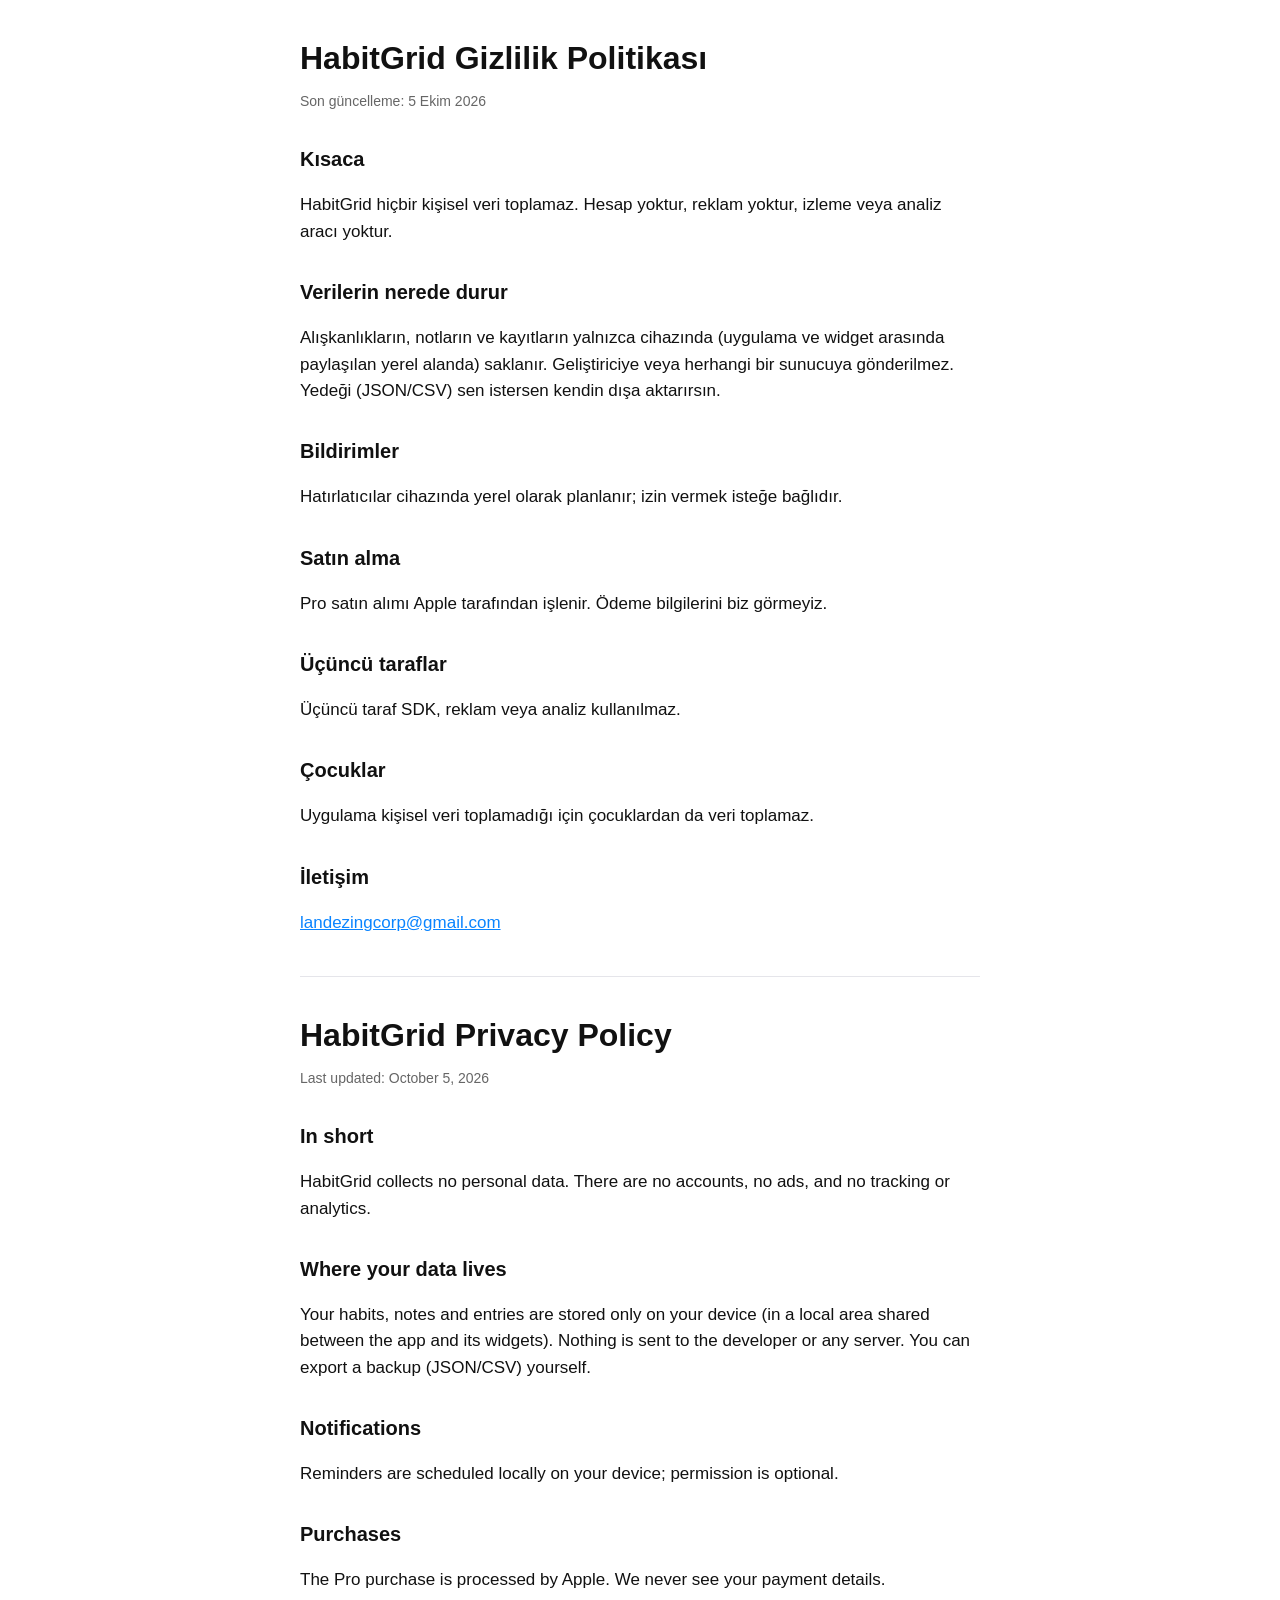
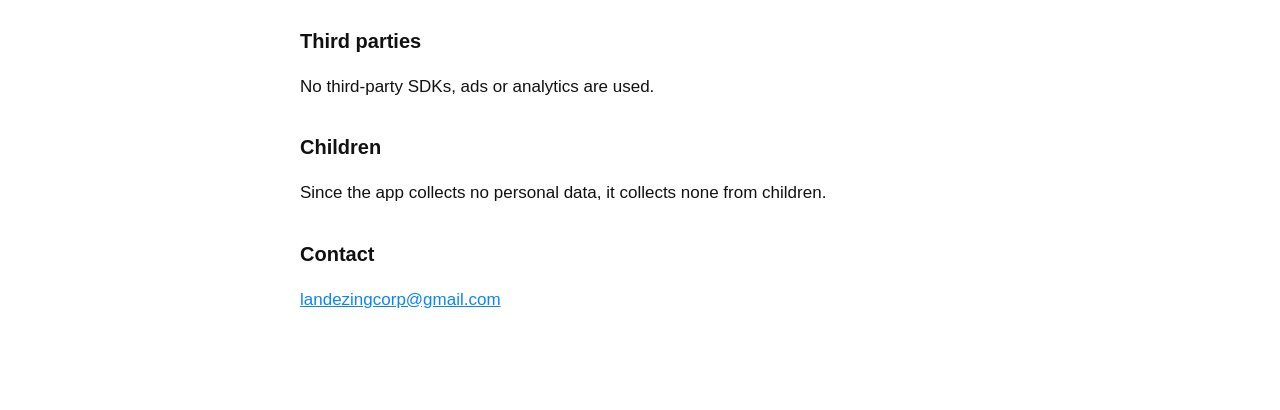
==== privacy.html @ 5c42e94c "HabitGrid gizlilik ve destek sayfaları" ====
<!doctype html><html lang="tr"><head><meta charset="utf-8"><meta name="viewport" content="width=device-width,initial-scale=1"><title>HabitGrid — Gizlilik Politikası / Privacy Policy</title><link rel="stylesheet" href="style.css"></head><body><main>
<h1>HabitGrid Gizlilik Politikası</h1><p class="m">Son güncelleme: 5 Ekim 2026</p>
<h2>Kısaca</h2><p>HabitGrid hiçbir kişisel veri toplamaz. Hesap yoktur, reklam yoktur, izleme veya analiz aracı yoktur.</p>
<h2>Verilerin nerede durur</h2><p>Alışkanlıkların, notların ve kayıtların yalnızca cihazında (uygulama ve widget arasında paylaşılan yerel alanda) saklanır. Geliştiriciye veya herhangi bir sunucuya gönderilmez. Yedeği (JSON/CSV) sen istersen kendin dışa aktarırsın.</p>
<h2>Bildirimler</h2><p>Hatırlatıcılar cihazında yerel olarak planlanır; izin vermek isteğe bağlıdır.</p>
<h2>Satın alma</h2><p>Pro satın alımı Apple tarafından işlenir. Ödeme bilgilerini biz görmeyiz.</p>
<h2>Üçüncü taraflar</h2><p>Üçüncü taraf SDK, reklam veya analiz kullanılmaz.</p>
<h2>Çocuklar</h2><p>Uygulama kişisel veri toplamadığı için çocuklardan da veri toplamaz.</p>
<h2>İletişim</h2><p><a href="mailto:landezingcorp@gmail.com">landezingcorp@gmail.com</a></p>
<hr>
<h1>HabitGrid Privacy Policy</h1><p class="m">Last updated: October 5, 2026</p>
<h2>In short</h2><p>HabitGrid collects no personal data. There are no accounts, no ads, and no tracking or analytics.</p>
<h2>Where your data lives</h2><p>Your habits, notes and entries are stored only on your device (in a local area shared between the app and its widgets). Nothing is sent to the developer or any server. You can export a backup (JSON/CSV) yourself.</p>
<h2>Notifications</h2><p>Reminders are scheduled locally on your device; permission is optional.</p>
<h2>Purchases</h2><p>The Pro purchase is processed by Apple. We never see your payment details.</p>
<h2>Third parties</h2><p>No third-party SDKs, ads or analytics are used.</p>
<h2>Children</h2><p>Since the app collects no personal data, it collects none from children.</p>
<h2>Contact</h2><p><a href="mailto:landezingcorp@gmail.com">landezingcorp@gmail.com</a></p>
</main></body></html>
---- style.css ----
:root{color-scheme:light dark;--bg:#fff;--fg:#111;--mut:#666;--ln:#e5e5ea}
@media(prefers-color-scheme:dark){:root{--bg:#000;--fg:#f2f2f7;--mut:#98989d;--ln:#2c2c2e}}
body{margin:0;background:var(--bg);color:var(--fg);font:17px/1.55 -apple-system,BlinkMacSystemFont,"SF Pro Text",sans-serif}
main{max-width:680px;margin:0 auto;padding:40px 20px 80px}
h1{font-size:32px;line-height:1.15;margin:0 0 6px}h2{font-size:20px;margin:32px 0 6px}
p,li{color:var(--fg)}.m{color:var(--mut);font-size:14px}a{color:#0a84ff}
hr{border:0;border-top:1px solid var(--ln);margin:40px 0}
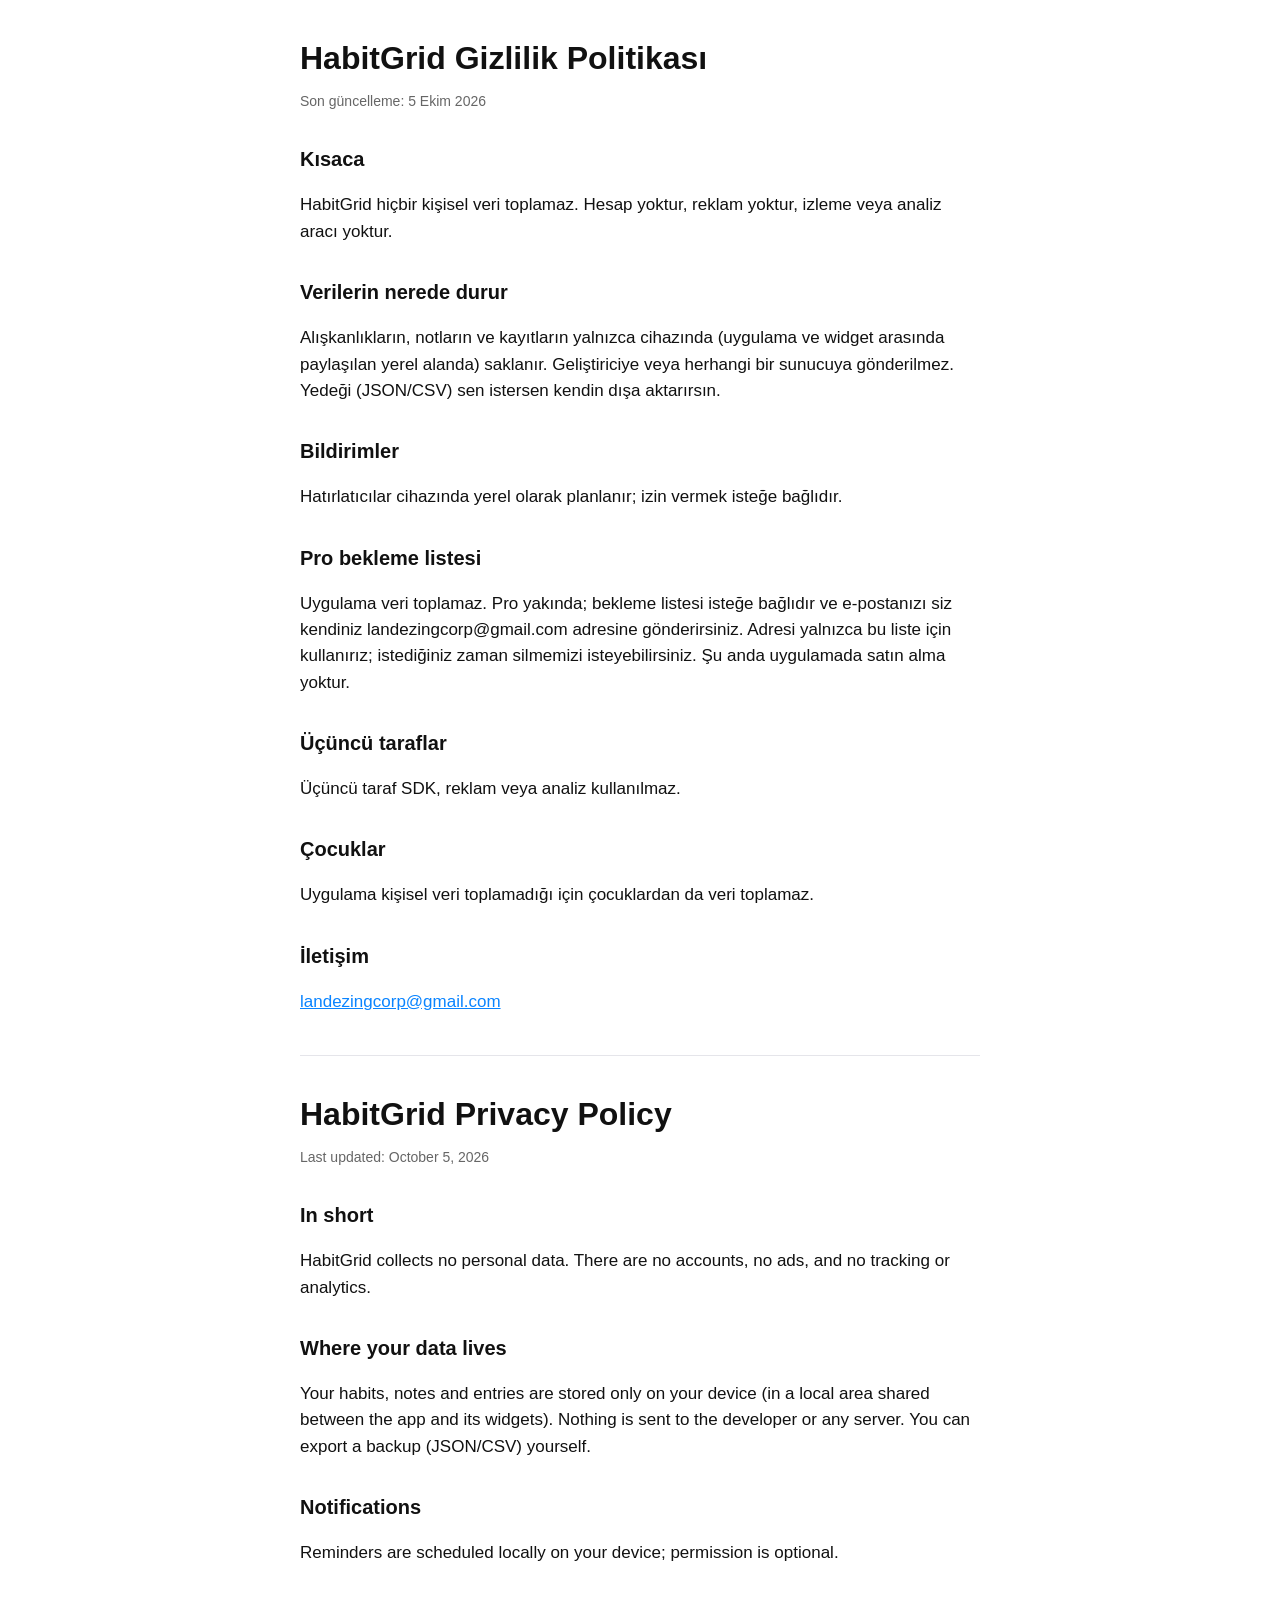
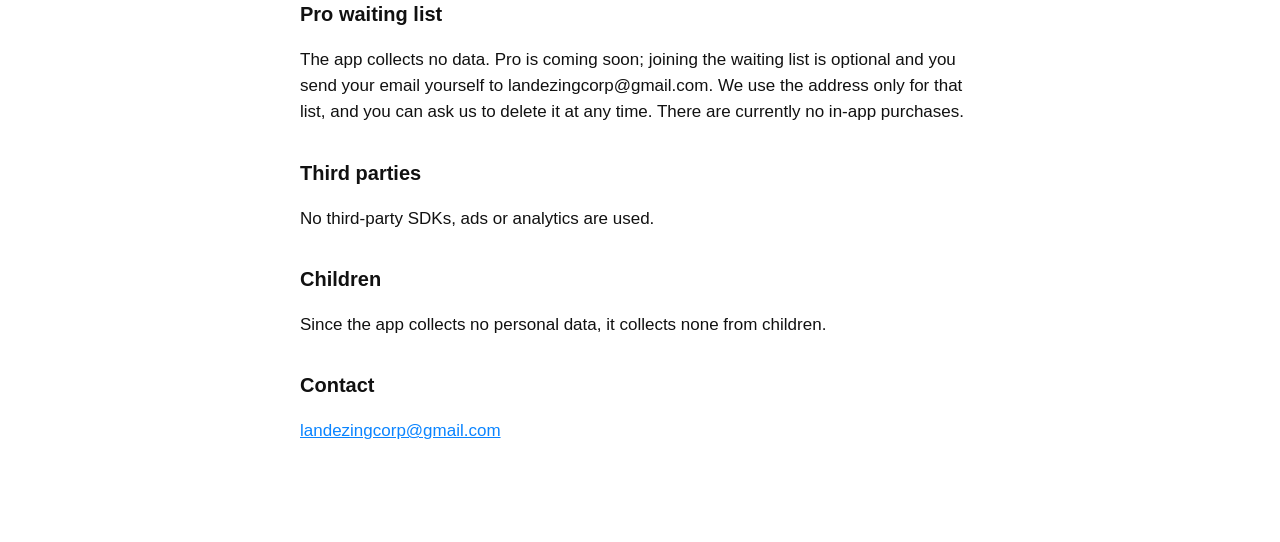
==== commit 70350d2f: "Pro yakında: satın alma ifadeleri kaldırıldı, bekleme listesi (isteğe bağlı) eklendi" ====
--- a/privacy.html
+++ b/privacy.html
@@ -3,7 +3,7 @@
 <h2>Kısaca</h2><p>HabitGrid hiçbir kişisel veri toplamaz. Hesap yoktur, reklam yoktur, izleme veya analiz aracı yoktur.</p>
 <h2>Verilerin nerede durur</h2><p>Alışkanlıkların, notların ve kayıtların yalnızca cihazında (uygulama ve widget arasında paylaşılan yerel alanda) saklanır. Geliştiriciye veya herhangi bir sunucuya gönderilmez. Yedeği (JSON/CSV) sen istersen kendin dışa aktarırsın.</p>
 <h2>Bildirimler</h2><p>Hatırlatıcılar cihazında yerel olarak planlanır; izin vermek isteğe bağlıdır.</p>
-<h2>Satın alma</h2><p>Pro satın alımı Apple tarafından işlenir. Ödeme bilgilerini biz görmeyiz.</p>
+<h2>Pro bekleme listesi</h2><p>Uygulama veri toplamaz. Pro yakında; bekleme listesi isteğe bağlıdır ve e-postanızı siz kendiniz landezingcorp@gmail.com adresine gönderirsiniz. Adresi yalnızca bu liste için kullanırız; istediğiniz zaman silmemizi isteyebilirsiniz. Şu anda uygulamada satın alma yoktur.</p>
 <h2>Üçüncü taraflar</h2><p>Üçüncü taraf SDK, reklam veya analiz kullanılmaz.</p>
 <h2>Çocuklar</h2><p>Uygulama kişisel veri toplamadığı için çocuklardan da veri toplamaz.</p>
 <h2>İletişim</h2><p><a href="mailto:landezingcorp@gmail.com">landezingcorp@gmail.com</a></p>
@@ -12,7 +12,7 @@
 <h2>In short</h2><p>HabitGrid collects no personal data. There are no accounts, no ads, and no tracking or analytics.</p>
 <h2>Where your data lives</h2><p>Your habits, notes and entries are stored only on your device (in a local area shared between the app and its widgets). Nothing is sent to the developer or any server. You can export a backup (JSON/CSV) yourself.</p>
 <h2>Notifications</h2><p>Reminders are scheduled locally on your device; permission is optional.</p>
-<h2>Purchases</h2><p>The Pro purchase is processed by Apple. We never see your payment details.</p>
+<h2>Pro waiting list</h2><p>The app collects no data. Pro is coming soon; joining the waiting list is optional and you send your email yourself to landezingcorp@gmail.com. We use the address only for that list, and you can ask us to delete it at any time. There are currently no in-app purchases.</p>
 <h2>Third parties</h2><p>No third-party SDKs, ads or analytics are used.</p>
 <h2>Children</h2><p>Since the app collects no personal data, it collects none from children.</p>
 <h2>Contact</h2><p><a href="mailto:landezingcorp@gmail.com">landezingcorp@gmail.com</a></p>
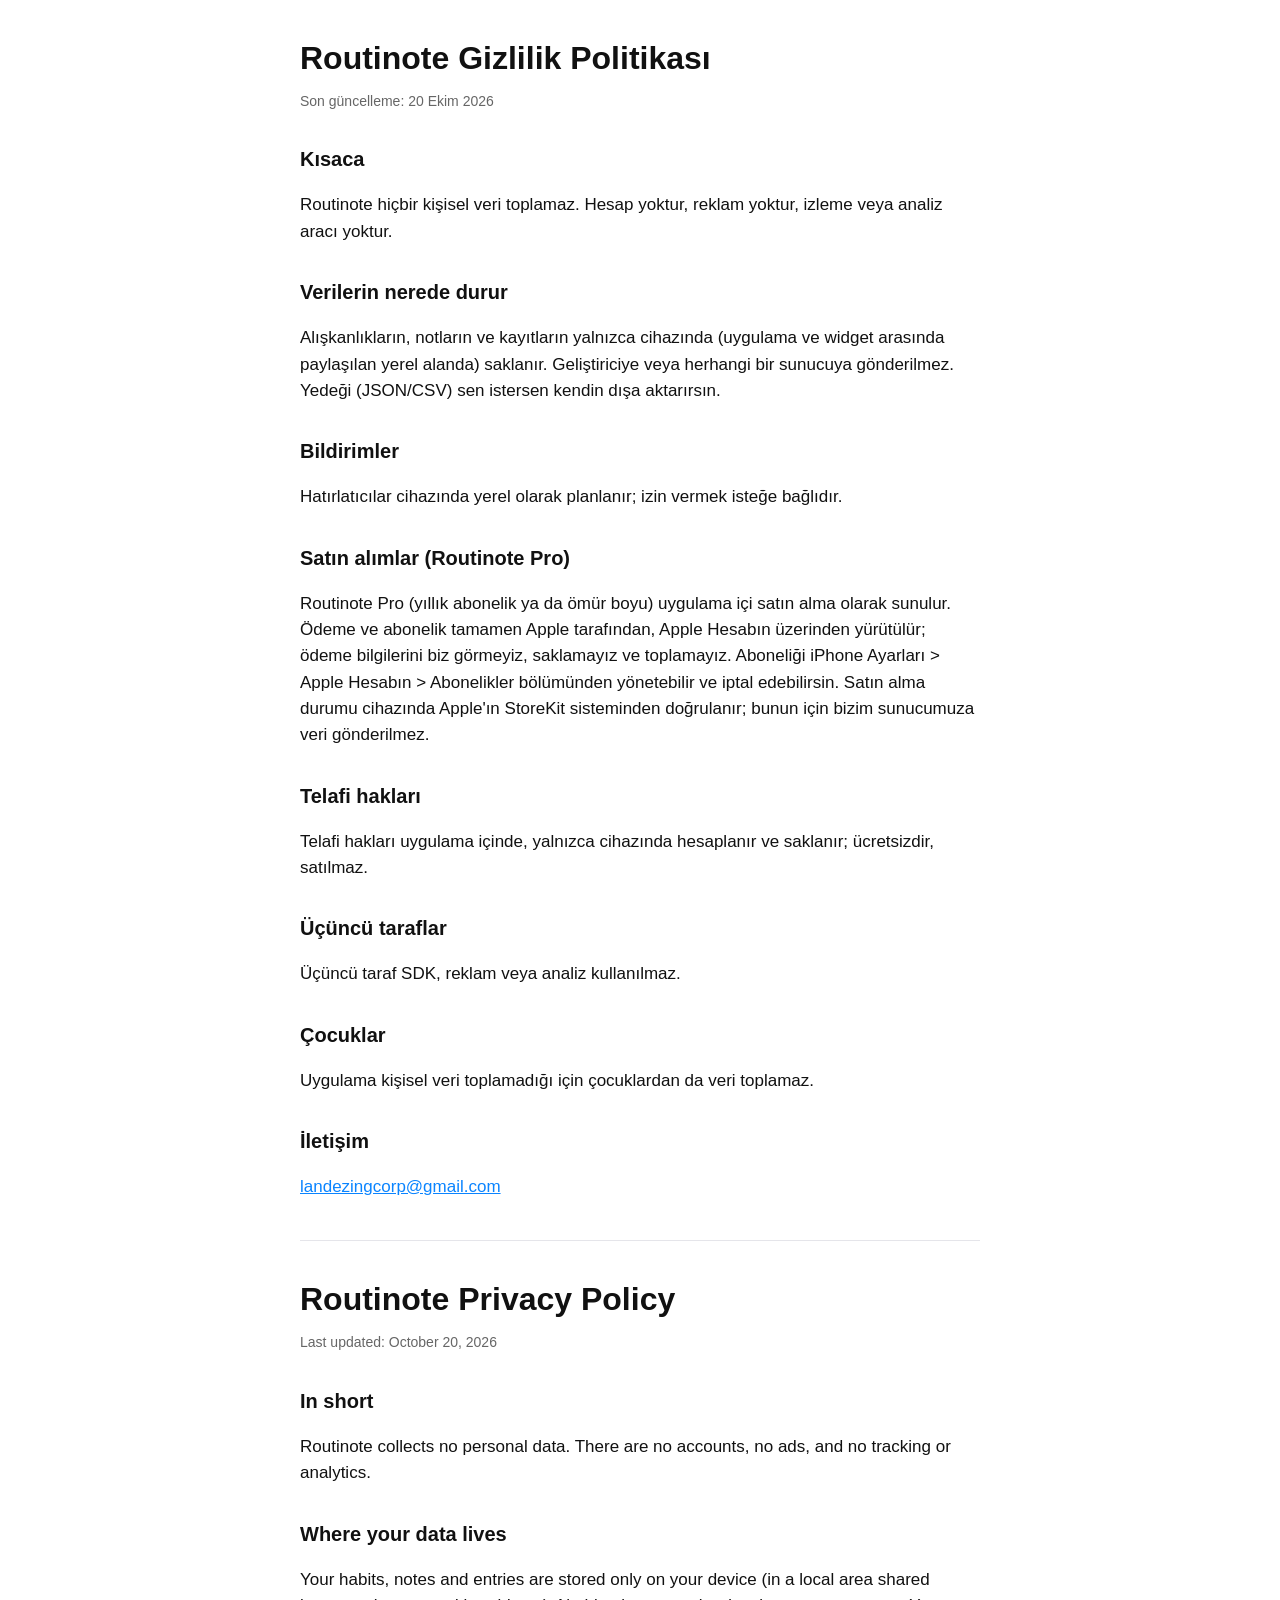
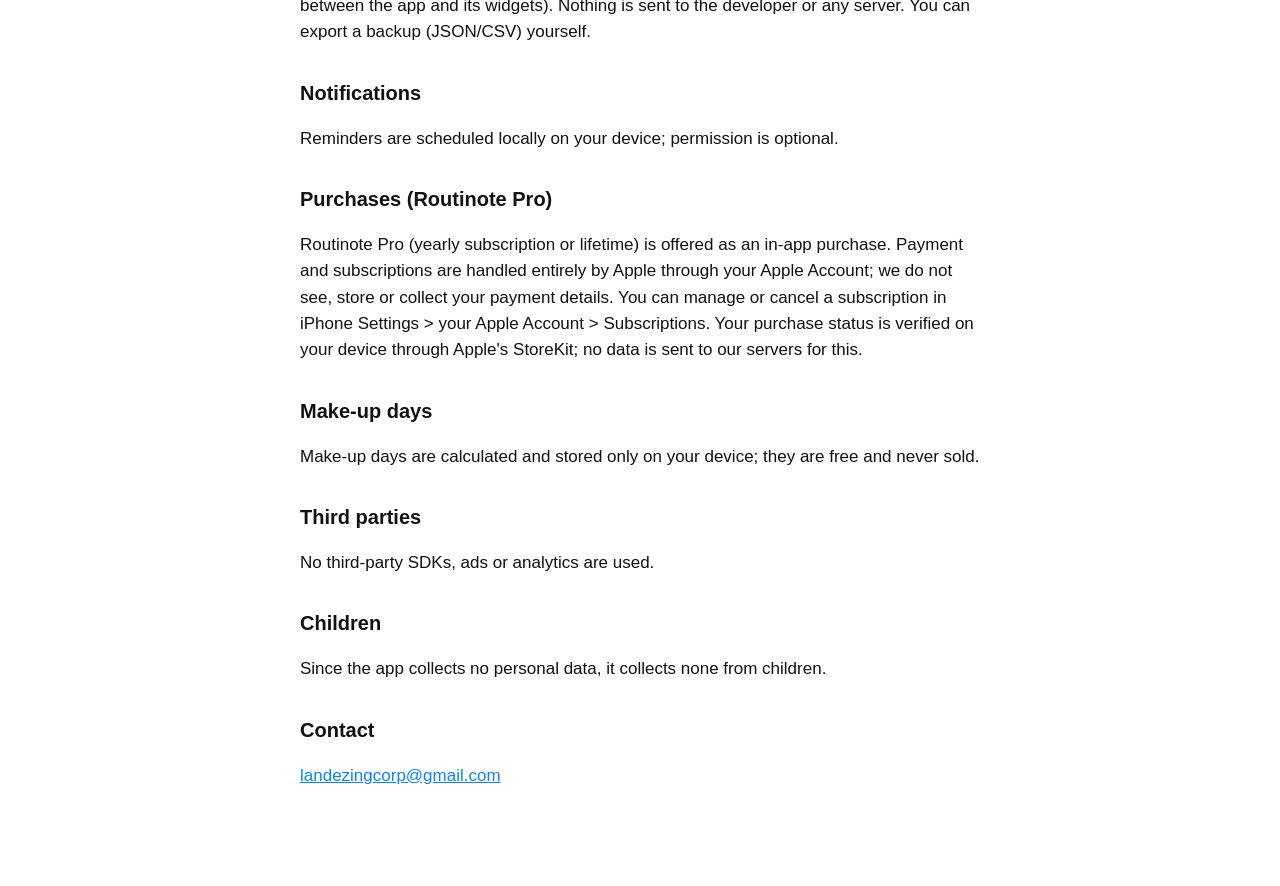
==== commit 3bf6c781: "Gizlilik ve destek sayfaları Routinote + satın alımlar + telafi hakları Co-Authored-By: Claude Sonne" ====
--- a/privacy.html
+++ b/privacy.html
@@ -1,18 +1,18 @@
-<!doctype html><html lang="tr"><head><meta charset="utf-8"><meta name="viewport" content="width=device-width,initial-scale=1"><title>HabitGrid — Gizlilik Politikası / Privacy Policy</title><link rel="stylesheet" href="style.css"></head><body><main>
-<h1>HabitGrid Gizlilik Politikası</h1><p class="m">Son güncelleme: 5 Ekim 2026</p>
-<h2>Kısaca</h2><p>HabitGrid hiçbir kişisel veri toplamaz. Hesap yoktur, reklam yoktur, izleme veya analiz aracı yoktur.</p>
+<!doctype html><html lang="tr"><head><meta charset="utf-8"><meta name="viewport" content="width=device-width,initial-scale=1"><title>Routinote — Gizlilik Politikası / Privacy Policy</title><link rel="stylesheet" href="style.css"></head><body><main>
+<h1>Routinote Gizlilik Politikası</h1><p class="m">Son güncelleme: 20 Ekim 2026</p>
+<h2>Kısaca</h2><p>Routinote hiçbir kişisel veri toplamaz. Hesap yoktur, reklam yoktur, izleme veya analiz aracı yoktur.</p>
 <h2>Verilerin nerede durur</h2><p>Alışkanlıkların, notların ve kayıtların yalnızca cihazında (uygulama ve widget arasında paylaşılan yerel alanda) saklanır. Geliştiriciye veya herhangi bir sunucuya gönderilmez. Yedeği (JSON/CSV) sen istersen kendin dışa aktarırsın.</p>
 <h2>Bildirimler</h2><p>Hatırlatıcılar cihazında yerel olarak planlanır; izin vermek isteğe bağlıdır.</p>
-<h2>Pro bekleme listesi</h2><p>Uygulama veri toplamaz. Pro yakında; bekleme listesi isteğe bağlıdır ve e-postanızı siz kendiniz landezingcorp@gmail.com adresine gönderirsiniz. Adresi yalnızca bu liste için kullanırız; istediğiniz zaman silmemizi isteyebilirsiniz. Şu anda uygulamada satın alma yoktur.</p>
+<h2>Satın alımlar (Routinote Pro)</h2><p>Routinote Pro (yıllık abonelik ya da ömür boyu) uygulama içi satın alma olarak sunulur. Ödeme ve abonelik tamamen Apple tarafından, Apple Hesabın üzerinden yürütülür; ödeme bilgilerini biz görmeyiz, saklamayız ve toplamayız. Aboneliği iPhone Ayarları &gt; Apple Hesabın &gt; Abonelikler bölümünden yönetebilir ve iptal edebilirsin. Satın alma durumu cihazında Apple'ın StoreKit sisteminden doğrulanır; bunun için bizim sunucumuza veri gönderilmez.</p><h2>Telafi hakları</h2><p>Telafi hakları uygulama içinde, yalnızca cihazında hesaplanır ve saklanır; ücretsizdir, satılmaz.</p>
 <h2>Üçüncü taraflar</h2><p>Üçüncü taraf SDK, reklam veya analiz kullanılmaz.</p>
 <h2>Çocuklar</h2><p>Uygulama kişisel veri toplamadığı için çocuklardan da veri toplamaz.</p>
 <h2>İletişim</h2><p><a href="mailto:landezingcorp@gmail.com">landezingcorp@gmail.com</a></p>
 <hr>
-<h1>HabitGrid Privacy Policy</h1><p class="m">Last updated: October 5, 2026</p>
-<h2>In short</h2><p>HabitGrid collects no personal data. There are no accounts, no ads, and no tracking or analytics.</p>
+<h1>Routinote Privacy Policy</h1><p class="m">Last updated: October 20, 2026</p>
+<h2>In short</h2><p>Routinote collects no personal data. There are no accounts, no ads, and no tracking or analytics.</p>
 <h2>Where your data lives</h2><p>Your habits, notes and entries are stored only on your device (in a local area shared between the app and its widgets). Nothing is sent to the developer or any server. You can export a backup (JSON/CSV) yourself.</p>
 <h2>Notifications</h2><p>Reminders are scheduled locally on your device; permission is optional.</p>
-<h2>Pro waiting list</h2><p>The app collects no data. Pro is coming soon; joining the waiting list is optional and you send your email yourself to landezingcorp@gmail.com. We use the address only for that list, and you can ask us to delete it at any time. There are currently no in-app purchases.</p>
+<h2>Purchases (Routinote Pro)</h2><p>Routinote Pro (yearly subscription or lifetime) is offered as an in-app purchase. Payment and subscriptions are handled entirely by Apple through your Apple Account; we do not see, store or collect your payment details. You can manage or cancel a subscription in iPhone Settings &gt; your Apple Account &gt; Subscriptions. Your purchase status is verified on your device through Apple's StoreKit; no data is sent to our servers for this.</p><h2>Make-up days</h2><p>Make-up days are calculated and stored only on your device; they are free and never sold.</p>
 <h2>Third parties</h2><p>No third-party SDKs, ads or analytics are used.</p>
 <h2>Children</h2><p>Since the app collects no personal data, it collects none from children.</p>
 <h2>Contact</h2><p><a href="mailto:landezingcorp@gmail.com">landezingcorp@gmail.com</a></p>
